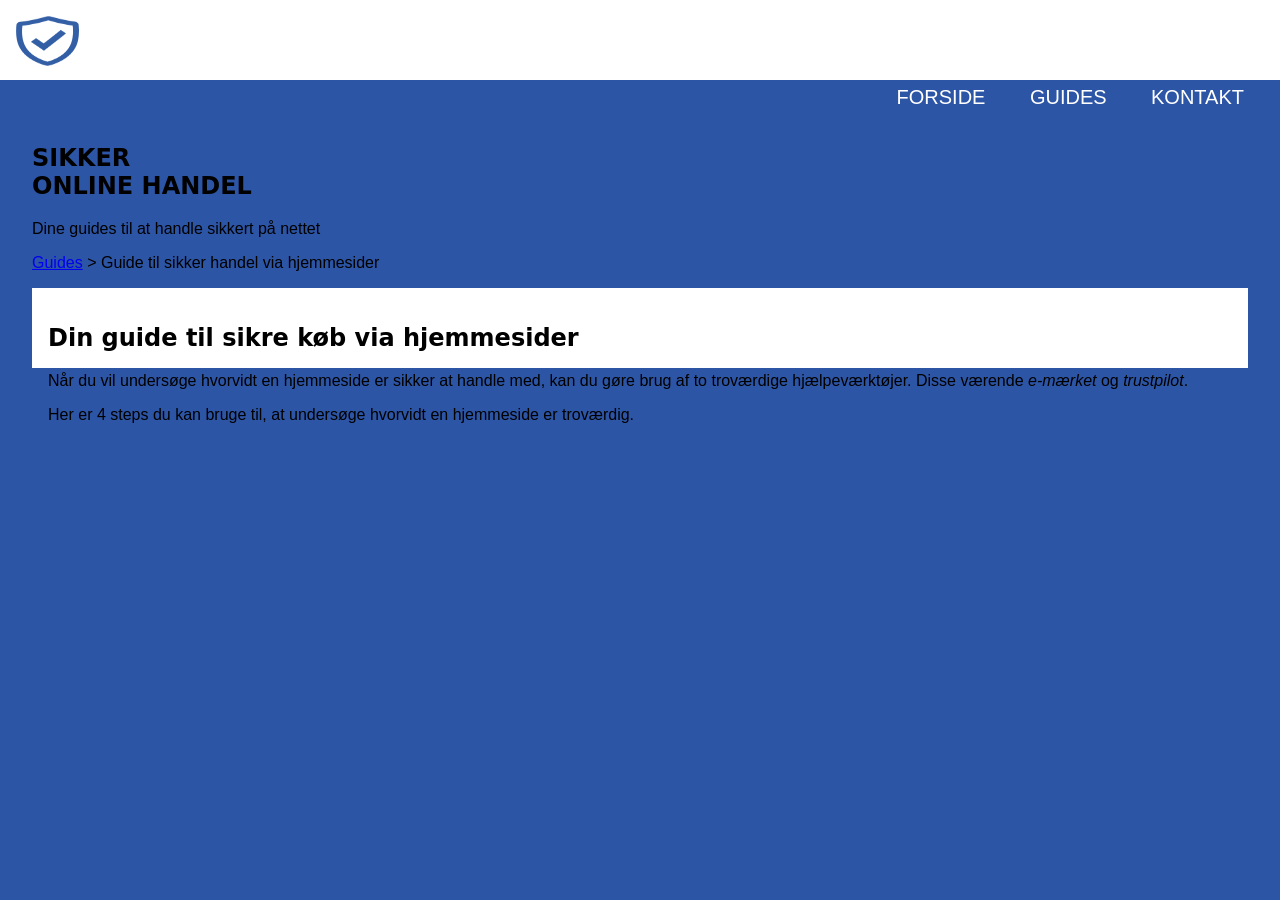
==== guides.html @ 154dfc4a "footer" ====
<!DOCTYPE html>
<html lang="da">
<head>
    <meta charset="UTF-8">
    <meta name="viewport" content="width=device-width, initial-scale=1.0">
    <title>Guides - Sikker online handel</title>
    <link rel="stylesheet" href="css/style.css">
</head>
<body>
    
    <header class="site-header">
        <a class="logo" href="index.html"> 
            <img src="images/logo-skjold.png" alt=Sikker online handel – gå til forsiden" width="63" height="74">
        </a>


        <nav>
            <ul class="menu">
                <li><a href="index.html">Forside</a></li>
                <li><a href="guides.html" aria-current="page">Guides</a></li>
				<li><a href="kontakt.html">Kontakt</a></li>
            </ul>
        </nav>
    </header>


    <main>
        <section class="hero">
			<div class="hero-content">
				<h1>Sikker<br> online handel</h1>
				<p class="hero-text">Dine guides til at handle sikkert på nettet</p>
			</div>
		</section>
<article class="guide" id="hjemmesider">
			<!--Brødkrumme: viser hvor man er på siden-->
			<p class="breadcrumb"><a href="guides.html">Guides</a> > Guide til sikker handel via hjemmesider</p>

			
		<header class="guide-intro">
			<h2>Din guide til <strong>sikre køb via hjemmesider</strong></h2>
				<p>Når du vil undersøge hvorvidt en hjemmeside er sikker at handle med, kan du gøre brug af to troværdige hjælpeværktøjer. Disse værende <em>e-mærket</em> og <em>trustpilot</em>.</p>
				<p>Her er 4 steps du kan bruge til, at undersøge hvorvidt en hjemmeside er troværdig.</p>
		</header>

    </main>
</body>
</html>
---- css/style.css ----
/*Generel styling*/

* { /*alt på siden bliver påvirket*/
	box-sizing: border-box; /*Padding og border inkluderes i bredde og højde*/
}

body {
	font-family: Arial, Helvetica, sans-serif;
	margin: 0 0 5em 0; /*Resetting af margin i hele bodyen + tilføjer luft under kontaktformular*/
	background-color: #2D55A6;
}

h1, h2, h3, h4, h5, h6{
	font-family: Segoe, "Segoe UI", "DejaVu Sans", "Trebuchet MS", Verdana, sans-serif;
}

h1{
	text-transform: uppercase; /*Teksten transformeres til udelukkende at være store bogstaver*/
}

.kontakt-tekst{
	font-weight: 200;
	font-size: 22px;
}


/*Navigation start*/
header{
	background-color: #fff;
	height: 5em;
	padding: 1em;
	margin-bottom: 4em;	
}

.logo img{
	height: 50px;
}

nav ul{
	float: right;
	list-style-type: none;
}

nav li {
	display: inline-block;
}

nav li a {
	text-decoration: none;
	padding: 1em;
	font-size: 20px;
	color:#fff;
	text-transform: uppercase;
}

nav a:hover{
	color: #2D55A6;
	transition: 0.5s; /*skaber en mere blød overgang mellem linkfarverne*/
}

main{
    padding: 0 2em 2em;
}


/*Kontaktform*/

.kontaktform {
  border-radius: 5px;
  background-color: #ffffff;
  padding: 1.3em;
  width: 50%;
  margin: 0 auto; /*Centrerer elementet på siden*/
}

input[type=text], input[type=e-mail], input[type=adresse], input[type=tel], input[type=hjemmeside], select, textarea{

	width: 100%;
	padding: 1em;
	border: 1px solid #c5c5c5;
	border-radius: 4px;
	margin-top: 0.5em;
	margin-bottom: 1em;

}

select, input[type=checkbox], input[type=radio], input[type=submit]{
	cursor: pointer;
}

fieldset{
	border-color: #2D55A6;
	border-style: dotted;
	margin-bottom: 0.8em;
}

input[type=checkbox]{
	margin: 0.8em 0;
}

input[type=submit]{
	background-color: #2D55A6;
	color: #fff;
	padding: 0.8em 1.5em;
	border: none;
	border-radius: 4px;
	width: 100%;
	font-size: 18px;
	
}

input[type=submit]:hover{
	background-color: #ACC3F2;

}
/*Andre style elementer*/

.visually-hidden{ /*WCAG defineret class som fjerner element fra skærm, men som stadig kan læses af skærmlæseren*/
	border: 0;
	clip: rect(0 0 0 0);
	height: 1px;
	margin: -1px;
	overflow: hidden;
	padding: 0;
	position: absolute;
	width: 1px;
}


/*Responsiv tilpasning*/

@media only screen and (max-width: 850px){
	main{
		width: 100% !important;
	}
	body{
		margin: 0;
	}
	header{
		margin-bottom: 0;
	}
}
.logo-img {
	width: clamp(2.75rem, 4.5vw, 4rem);
	aspect-ratio: 63 / 74;

}
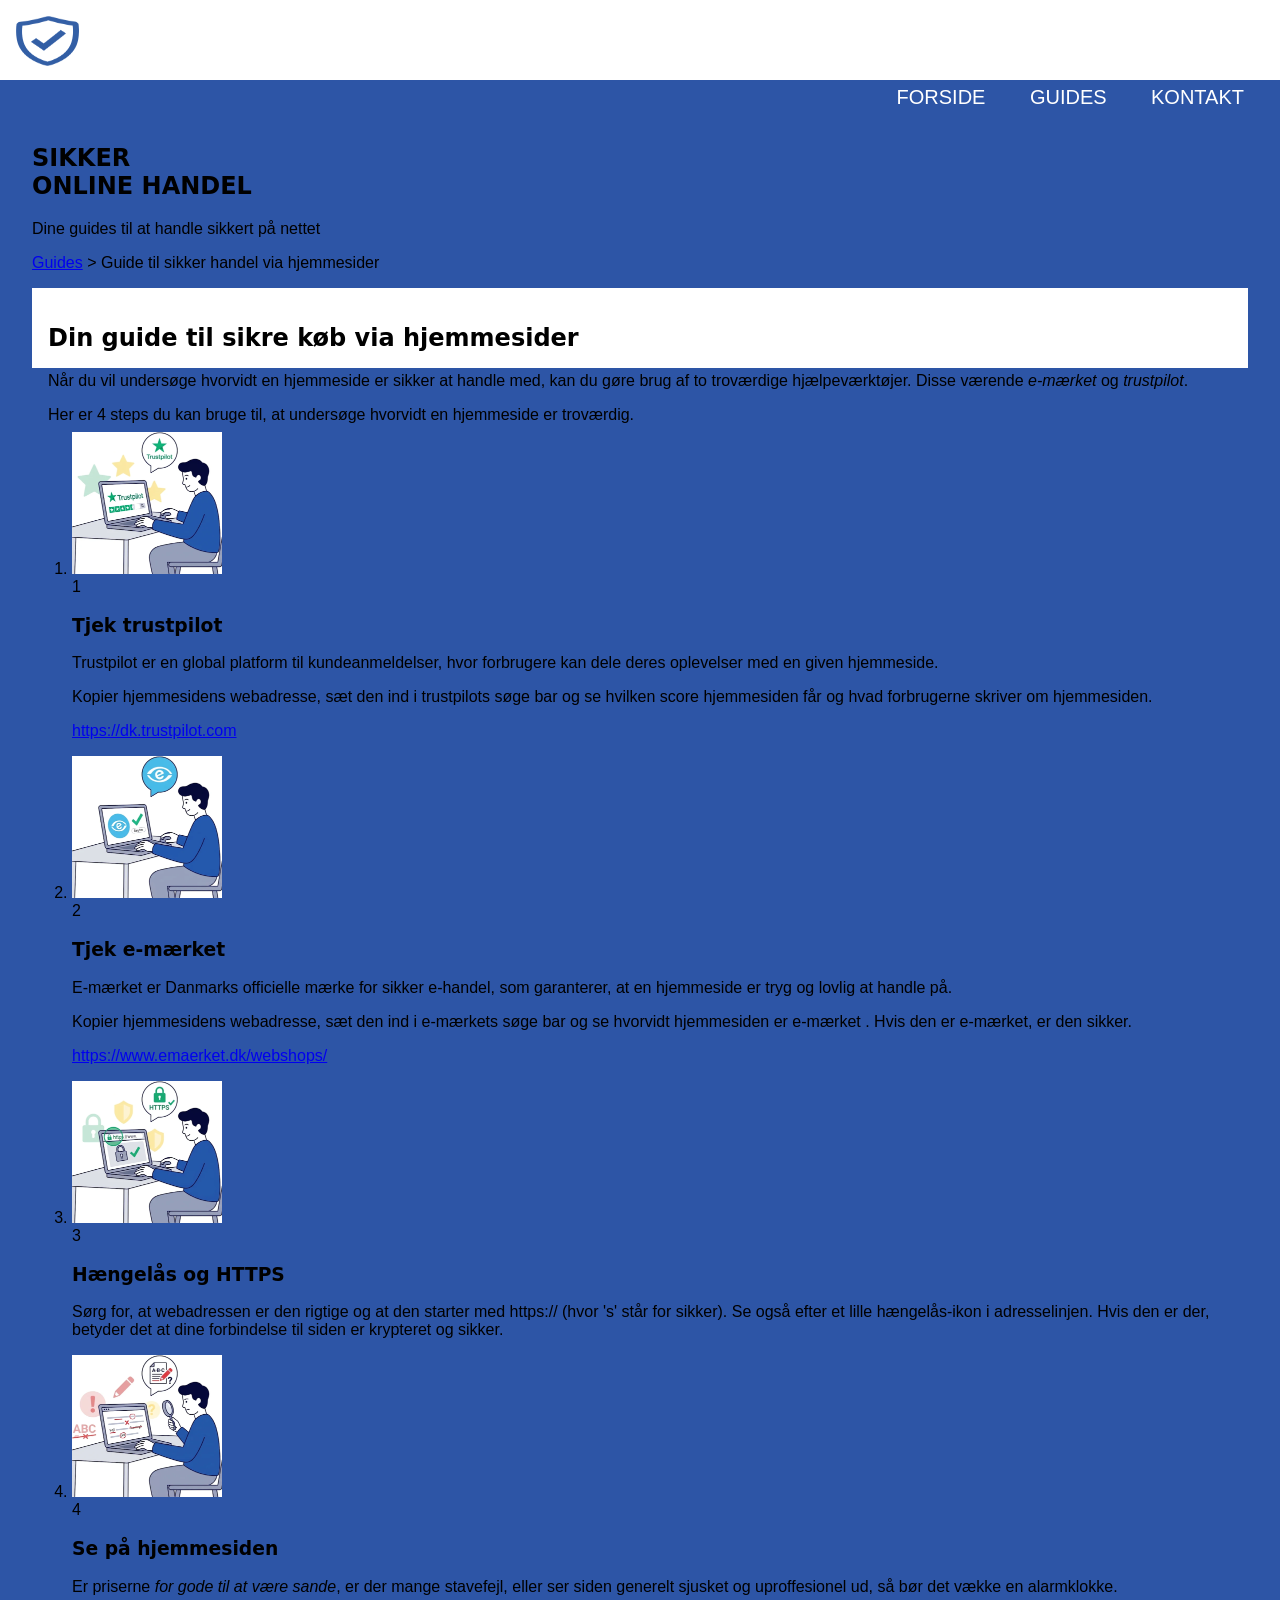
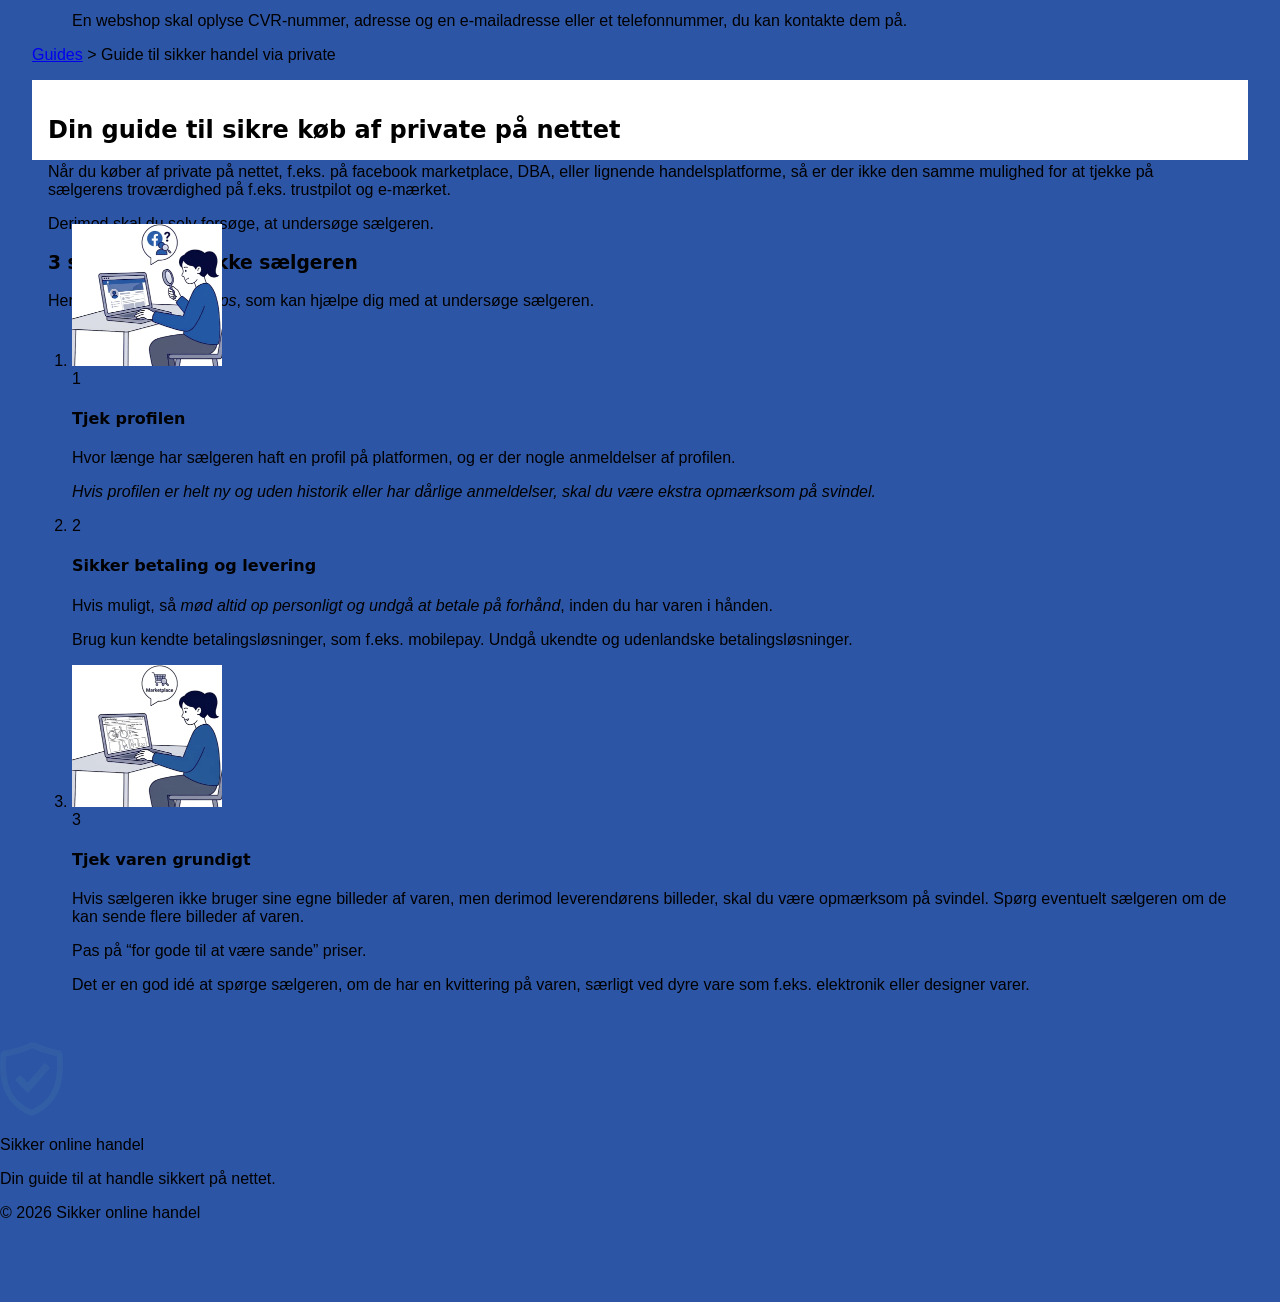
==== commit 4ae58f8e: "guides" ====
--- a/guides.html
+++ b/guides.html
@@ -42,6 +42,111 @@
 				<p>Her er 4 steps du kan bruge til, at undersøge hvorvidt en hjemmeside er troværdig.</p>
 		</header>
 
+        <ol class="steps">
+				<li class="step">
+					
+					<img src="images/guides/trustpilot.png" alt="Illustration af en person der tjekker anmeldelser på Trustpilot" width="150" height="142">
+					<div class="step-text">
+						<span class="step-number">1</span> 
+						<h3>Tjek trustpilot</h3>
+						<p>Trustpilot er en global platform til kundeanmeldelser, hvor forbrugere kan dele deres oplevelser med en given hjemmeside.</p>
+						<p>Kopier hjemmesidens webadresse, sæt den ind i trustpilots søge bar og se hvilken score hjemmesiden får og hvad forbrugerne skriver om hjemmesiden.</p>
+						<p><a href="https://dk.trustpilot.com">https://dk.trustpilot.com</a></p>
+					</div>
+				</li>
+
+				<li class="step">
+					<img src="images/guides/e-maerket.png" alt="Illustration af en person der tjekker om en webshop er e-mærket" width="150" height="142">
+					<div class="step-text">
+						<span class="step-number">2</span>
+						<h3>Tjek e-mærket</h3>
+						<p>E-mærket er Danmarks officielle mærke for sikker e-handel, som garanterer, at en hjemmeside er tryg og lovlig at handle på.</p>
+						<p>Kopier hjemmesidens webadresse, sæt den ind i e-mærkets søge bar og se hvorvidt hjemmesiden er e-mærket . Hvis den er e-mærket, er den sikker.</p>
+						<p><a href="https://www.emaerket.dk/webshops/">https://www.emaerket.dk/webshops/</a></p>
+					</div>
+				</li>
+
+				<li class="step">
+					<img src="images/guides/haengelaas.png" alt="Illustration af en hængelås og https i browserens adresselinje" width="150" height="142">
+					<div class="step-text">
+						<span class="step-number">3</span>
+						<h3>Hængelås og HTTPS</h3>
+						<p>Sørg for, at webadressen er den rigtige og at den starter med https:// (hvor 's' står for sikker). Se også efter et lille hængelås-ikon i adresselinjen. Hvis den er der, betyder det at dine forbindelse til siden er krypteret og sikker.</p>
+					</div>
+				</li>
+
+				<li class="step">
+					<img src="images/guides/hjemmesiden.png" alt="Illustration af en person der leder efter stavefejl og fejl på en hjemmeside" width="150" height="142">
+					<div class="step-text">
+						<span class="step-number">4</span>
+						<h3>Se på hjemmesiden</h3>
+						<p>Er priserne <em>for gode til at være sande</em>, er der mange stavefejl, eller ser siden generelt sjusket og uproffesionel ud, så bør det vække en alarmklokke.</p>
+						<p>En webshop skal oplyse CVR-nummer, adresse og en e-mailadresse eller et telefonnummer, du kan kontakte dem på.</p>
+					</div>
+				</li>
+			</ol>
+		</article>
+
+
+        <article class="guide" id="private">
+			<p class="breadcrumb"><a href="guides.html">Guides</a> > Guide til sikker handel via private</p>
+
+			<header class="guide-intro">
+				<h2>Din guide til <strong>sikre køb af private</strong> på nettet</h2>
+				<p>Når du køber af private på nettet, f.eks. på facebook marketplace, DBA, eller lignende handelsplatforme, så er der ikke den samme mulighed for at tjekke på sælgerens troværdighed på f.eks. trustpilot og e-mærket.</p>
+				<p>Derimod skal du selv forsøge, at undersøge sælgeren.</p>
+				<h3>3 steps til at tjekke sælgeren</h3> 
+				<p>Her er en <em>guide på 3 steps</em>, som kan hjælpe dig med at undersøge sælgeren.</p>
+			</header>
+
+			
+			<ol class="steps">
+				<li class="step">
+					<img src="images/guides/profil.png" alt="Illustration af en person der undersøger en sælgers profil" width="150" height="142">
+					<div class="step-text">
+						<span class="step-number">1</span>
+						<h4>Tjek profilen</h4>
+						<p>Hvor længe har sælgeren haft en profil på platformen, og er der nogle anmeldelser af profilen.</p>
+						<p><em>Hvis profilen er helt ny og uden historik eller har dårlige anmeldelser, skal du være ekstra opmærksom på svindel.</em></p>
+					</div>
+				</li>
+
+				
+				<li class="step step-no-image">
+					<div class="step-text">
+						<span class="step-number">2</span>
+						<h4>Sikker betaling og levering</h4>
+						<p>Hvis muligt, så <em>mød altid op personligt og undgå at betale på forhånd</em>, inden du har varen i hånden.</p>
+						<p>Brug kun kendte betalingsløsninger, som f.eks. mobilepay. Undgå ukendte og udenlandske betalingsløsninger.</p>
+					</div>
+				</li>
+
+				<li class="step">
+					<img src="images/guides/varen.png" alt="Illustration af en person der kigger på en vare på Marketplace" width="150" height="142">
+					<div class="step-text">
+						<span class="step-number">3</span>
+						<h4>Tjek varen grundigt</h4>
+						<p>Hvis sælgeren ikke bruger sine egne billeder af varen, men derimod leverendørens billeder, skal du være opmærksom på svindel. Spørg eventuelt sælgeren om de kan sende flere billeder af varen.</p>
+						<p>Pas på “for gode til at være sande” priser.</p>
+						<p>Det er en god idé at spørge sælgeren, om de har en kvittering på varen, særligt ved dyre vare som f.eks. elektronik eller designer varer.</p>
+					</div>
+				</li>
+			</ol>
+		</article>
+
     </main>
+
+    <footer class="site-footer">
+		<div class="footer-content">
+			
+			<img src="images/logo-skjold.png" alt="" width="63" height="74">
+			<p class="footer-title">Sikker online handel</p>
+			<p>Din guide til at handle sikkert på nettet.</p>
+
+			<p class="footer-bottom">&copy; 2026 Sikker online handel</p>
+		</div>
+	</footer>
+
+
 </body>
 </html>
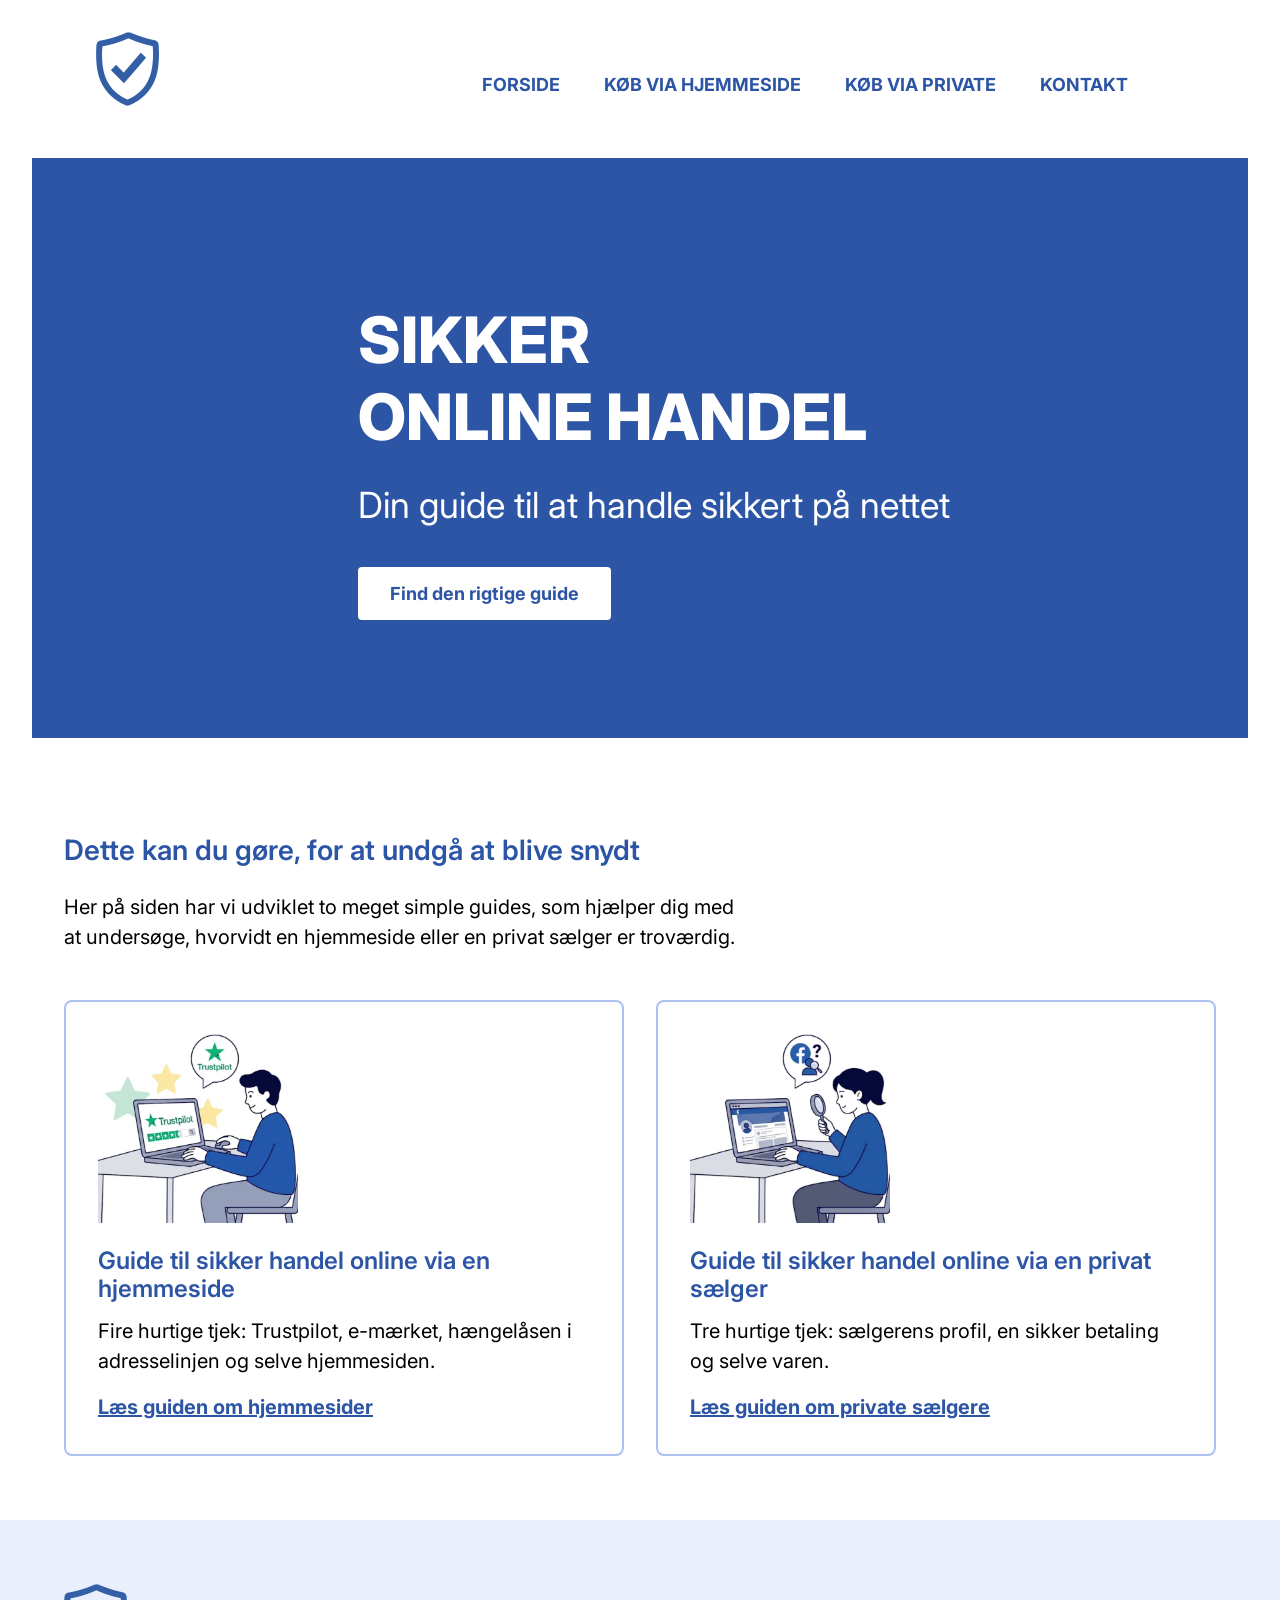
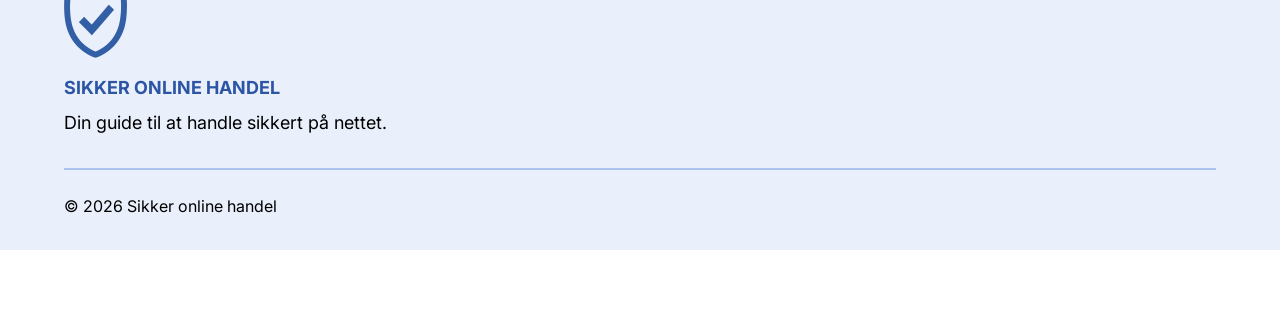
==== commit 402d43b3: "to guide sider, ændringer i navigation, logo, mm" ====
--- a/guides.html
+++ b/guides.html
@@ -14,125 +14,46 @@
         </a>
 
 
-        <nav>
+         <nav>
             <ul class="menu">
                 <li><a href="index.html">Forside</a></li>
-                <li><a href="guides.html" aria-current="page">Guides</a></li>
-				<li><a href="kontakt.html">Kontakt</a></li>
+				<li><a href="koeb-via-hjemmesider.html">Køb via hjemmeside</a></li>
+				<li><a href="koeb-via-private.html">Køb via private</a></li>
+                <li><a href="kontakt.html">Kontakt</a></li>
             </ul>
         </nav>
     </header>
 
 
     <main>
-        <section class="hero">
-			<div class="hero-content">
-				<h1>Sikker<br> online handel</h1>
-				<p class="hero-text">Dine guides til at handle sikkert på nettet</p>
-			</div>
-		</section>
-<article class="guide" id="hjemmesider">
-			<!--Brødkrumme: viser hvor man er på siden-->
-			<p class="breadcrumb"><a href="guides.html">Guides</a> > Guide til sikker handel via hjemmesider</p>
+		<section class="hero">
+        <div class="hero-content">
+            <h1>Sikker<br> online handel</h1>
+            <p class="hero-text">Din guide til at handle sikkert på nettet</p>
+            <a class="button" href="#guides">Find den rigtige guide</a>
+        </div> 
+    </section>
 
-			
-		<header class="guide-intro">
-			<h2>Din guide til <strong>sikre køb via hjemmesider</strong></h2>
-				<p>Når du vil undersøge hvorvidt en hjemmeside er sikker at handle med, kan du gøre brug af to troværdige hjælpeværktøjer. Disse værende <em>e-mærket</em> og <em>trustpilot</em>.</p>
-				<p>Her er 4 steps du kan bruge til, at undersøge hvorvidt en hjemmeside er troværdig.</p>
-		</header>
+       <section class="front-section" id="guides">
+        <h2>Dette kan du gøre, for at undgå at blive snydt</h2>
+        <p>Her på siden har vi udviklet to meget simple guides, som hjælper dig med at undersøge, hvorvidt en hjemmeside eller en privat sælger er troværdig.</p>
 
-        <ol class="steps">
-				<li class="step">
-					
-					<img src="images/guides/trustpilot.png" alt="Illustration af en person der tjekker anmeldelser på Trustpilot" width="150" height="142">
-					<div class="step-text">
-						<span class="step-number">1</span> 
-						<h3>Tjek trustpilot</h3>
-						<p>Trustpilot er en global platform til kundeanmeldelser, hvor forbrugere kan dele deres oplevelser med en given hjemmeside.</p>
-						<p>Kopier hjemmesidens webadresse, sæt den ind i trustpilots søge bar og se hvilken score hjemmesiden får og hvad forbrugerne skriver om hjemmesiden.</p>
-						<p><a href="https://dk.trustpilot.com">https://dk.trustpilot.com</a></p>
-					</div>
-				</li>
+        <div class="guide-cards">
+            <article class="guide-card">
+                <img src="images/guides/trustpilot.png" alt="" width="300" height="283">
+                <h3>Guide til sikker handel online via en hjemmeside</h3>
+                <p>Fire hurtige tjek: Trustpilot, e-mærket, hængelåsen i adresselinjen og selve hjemmesiden.</p>
+                <p class="card-link"><a href="koeb-via-hjemmesider.html">Læs guiden om hjemmesider</a></p>
+            </article>
 
-				<li class="step">
-					<img src="images/guides/e-maerket.png" alt="Illustration af en person der tjekker om en webshop er e-mærket" width="150" height="142">
-					<div class="step-text">
-						<span class="step-number">2</span>
-						<h3>Tjek e-mærket</h3>
-						<p>E-mærket er Danmarks officielle mærke for sikker e-handel, som garanterer, at en hjemmeside er tryg og lovlig at handle på.</p>
-						<p>Kopier hjemmesidens webadresse, sæt den ind i e-mærkets søge bar og se hvorvidt hjemmesiden er e-mærket . Hvis den er e-mærket, er den sikker.</p>
-						<p><a href="https://www.emaerket.dk/webshops/">https://www.emaerket.dk/webshops/</a></p>
-					</div>
-				</li>
-
-				<li class="step">
-					<img src="images/guides/haengelaas.png" alt="Illustration af en hængelås og https i browserens adresselinje" width="150" height="142">
-					<div class="step-text">
-						<span class="step-number">3</span>
-						<h3>Hængelås og HTTPS</h3>
-						<p>Sørg for, at webadressen er den rigtige og at den starter med https:// (hvor 's' står for sikker). Se også efter et lille hængelås-ikon i adresselinjen. Hvis den er der, betyder det at dine forbindelse til siden er krypteret og sikker.</p>
-					</div>
-				</li>
-
-				<li class="step">
-					<img src="images/guides/hjemmesiden.png" alt="Illustration af en person der leder efter stavefejl og fejl på en hjemmeside" width="150" height="142">
-					<div class="step-text">
-						<span class="step-number">4</span>
-						<h3>Se på hjemmesiden</h3>
-						<p>Er priserne <em>for gode til at være sande</em>, er der mange stavefejl, eller ser siden generelt sjusket og uproffesionel ud, så bør det vække en alarmklokke.</p>
-						<p>En webshop skal oplyse CVR-nummer, adresse og en e-mailadresse eller et telefonnummer, du kan kontakte dem på.</p>
-					</div>
-				</li>
-			</ol>
-		</article>
-
-
-        <article class="guide" id="private">
-			<p class="breadcrumb"><a href="guides.html">Guides</a> > Guide til sikker handel via private</p>
-
-			<header class="guide-intro">
-				<h2>Din guide til <strong>sikre køb af private</strong> på nettet</h2>
-				<p>Når du køber af private på nettet, f.eks. på facebook marketplace, DBA, eller lignende handelsplatforme, så er der ikke den samme mulighed for at tjekke på sælgerens troværdighed på f.eks. trustpilot og e-mærket.</p>
-				<p>Derimod skal du selv forsøge, at undersøge sælgeren.</p>
-				<h3>3 steps til at tjekke sælgeren</h3> 
-				<p>Her er en <em>guide på 3 steps</em>, som kan hjælpe dig med at undersøge sælgeren.</p>
-			</header>
-
-			
-			<ol class="steps">
-				<li class="step">
-					<img src="images/guides/profil.png" alt="Illustration af en person der undersøger en sælgers profil" width="150" height="142">
-					<div class="step-text">
-						<span class="step-number">1</span>
-						<h4>Tjek profilen</h4>
-						<p>Hvor længe har sælgeren haft en profil på platformen, og er der nogle anmeldelser af profilen.</p>
-						<p><em>Hvis profilen er helt ny og uden historik eller har dårlige anmeldelser, skal du være ekstra opmærksom på svindel.</em></p>
-					</div>
-				</li>
-
-				
-				<li class="step step-no-image">
-					<div class="step-text">
-						<span class="step-number">2</span>
-						<h4>Sikker betaling og levering</h4>
-						<p>Hvis muligt, så <em>mød altid op personligt og undgå at betale på forhånd</em>, inden du har varen i hånden.</p>
-						<p>Brug kun kendte betalingsløsninger, som f.eks. mobilepay. Undgå ukendte og udenlandske betalingsløsninger.</p>
-					</div>
-				</li>
-
-				<li class="step">
-					<img src="images/guides/varen.png" alt="Illustration af en person der kigger på en vare på Marketplace" width="150" height="142">
-					<div class="step-text">
-						<span class="step-number">3</span>
-						<h4>Tjek varen grundigt</h4>
-						<p>Hvis sælgeren ikke bruger sine egne billeder af varen, men derimod leverendørens billeder, skal du være opmærksom på svindel. Spørg eventuelt sælgeren om de kan sende flere billeder af varen.</p>
-						<p>Pas på “for gode til at være sande” priser.</p>
-						<p>Det er en god idé at spørge sælgeren, om de har en kvittering på varen, særligt ved dyre vare som f.eks. elektronik eller designer varer.</p>
-					</div>
-				</li>
-			</ol>
-		</article>
+            <article class="guide-card">
+                <img src="images/guides/profil.png" alt="" width="300" height="283">
+					<h3>Guide til sikker handel online via en privat sælger</h3>
+					<p>Tre hurtige tjek: sælgerens profil, en sikker betaling og selve varen.</p>
+					<p class="card-link"><a href="koeb-via-private.html">Læs guiden om private sælgere</a></p>
+            </article>
+        </div>
+    </section>
 
     </main>
 
--- a/css/style.css
+++ b/css/style.css
@@ -1,22 +1,376 @@
-/*Generel styling*/
-
-* { /*alt på siden bliver påvirket*/
-	box-sizing: border-box; /*Padding og border inkluderes i bredde og højde*/
+
+@import url("https://fonts.googleapis.com/css2?family=Inter:ital,wght@0,400;0,600;0,700;0,800;1,400&display=swap");
+
+* { 
+	box-sizing: border-box; 
 }
 
 body {
-	font-family: Arial, Helvetica, sans-serif;
+	font-family: Inter, Arial, Helvetica, sans-serif;
 	margin: 0 0 5em 0; /*Resetting af margin i hele bodyen + tilføjer luft under kontaktformular*/
+	background-color: #ffff;
+	font-size: 16px;
+	line-height: 1.2;
+	color: #000;
+}
+
+img {
+	display: block;
+	max-width: 100%;
+	height: auto;
+}
+
+
+
+h1{
+	text-transform: uppercase; 
+}
+
+h2, h3, h4 {
+	margin-top: 0;
+}
+
+
+p {
+	margin-top: 0;
+	margin-bottom: 1.2em;
+}
+
+a {
+	color: #2D55A6;
+	text-decoration: none;
+
+}
+
+a:hover {
+text-decoration: underline;
+}
+
+.site-header {
+	display: flex;
+	flex-wrap: wrap;
+	justify-content: space-between;
+	align-items: flex-end;
+	gap: 1rem;
+	padding: 2rem 9rem 3.25rem 6rem;
+	background-color: #fff;
+}
+
+.logo img {
+	width: 63px;
+}
+
+
+.menu {
+	display: flex;
+	gap: 1.75rem;
+	list-style-type: none;
+	margin: 0;
+	padding: 0;
+}
+
+.menu a {
+display: block;
+padding: 0 0.5rem 0.375rem;
+border-bottom: 4px solid #fff;
+font-size: 1.125rem;
+font-weight: 700;
+text-transform: uppercase;
+}
+
+.menu a:hover {
+	text-decoration: none;
+	border-bottom-color: #ACC3F2;
+}
+
+
+.menu a [aria-current="page"] {
+	border-bottom-color: #2D55A6;
+}
+
+
+.hero {
+	padding: 9rem 0 7.375rem;
+	color: #fff;
 	background-color: #2D55A6;
 }
 
-h1, h2, h3, h4, h5, h6{
-	font-family: Segoe, "Segoe UI", "DejaVu Sans", "Trebuchet MS", Verdana, sans-serif;
-}
-
-h1{
-	text-transform: uppercase; /*Teksten transformeres til udelukkende at være store bogstaver*/
-}
+.hero h1 {
+	margin: 0 0 1.75rem;
+	font-size: 4rem;
+	font-weight: 800;
+}
+
+.hero-text {
+	margin: 0;
+	font-size: 2.25rem;
+
+}
+
+.hero .button {
+	margin-top: 2.5rem;
+}
+
+.button {
+	display: inline-block; 
+	padding: 1rem 2rem; 
+	border-radius: 4px; 
+	font-size: 1.125rem; 
+	font-weight: 700; 
+	color: #2D55A6; 
+	background-color: #fff; 
+}
+
+.button:hover {
+	text-decoration: none; 
+	background-color: #ACC3F2;
+}
+
+
+.hero-content, .guide, .front-section, .contact-content, .footer-content {
+	max-width: 1200px;
+	margin: 0 auto; 
+	padding-left: 1.5rem; 
+	padding-right: 1.5rem;
+}
+
+.hero-content {
+	padding-left: 19.875rem; 
+}
+
+
+
+
+.front-section {
+	padding-top: 6rem; 
+	padding-bottom: 2rem;
+	font-size: 1.25rem; 
+	line-height: 1.5; 
+}
+
+.front-section h2, .contact-band h2 {
+	margin-bottom: 1.5rem; 
+	font-size: 1.75rem; 
+	font-weight: 600; 
+	line-height: 1.2;
+	color: #2D55A6; 
+}
+
+.front-section p {
+	max-width: 42rem; 
+}
+
+
+.articles {
+	display: grid; 
+	grid-template-columns: 1fr 1fr 1fr; 
+	gap: 2rem; 
+	margin-top: 3.5rem; 
+}
+
+.article {
+	padding: 2rem 2rem 1rem; 
+	border-radius: 8px; 
+	background-color: #EAF0FB; 
+}
+
+.article h3 {
+	margin-bottom: 0.75rem; 
+	font-size: 1.375rem; 
+	font-weight: 600; 
+	line-height: 1.2;
+	color: #2D55A6; 
+}
+
+.article p {
+	margin-bottom: 1rem; 
+	font-size: 1.125rem; 
+}
+
+
+.guide-cards {
+	display: grid;
+	grid-template-columns: 1fr 1fr; 
+	gap: 2rem; 
+	margin-top: 3rem; 
+}
+
+.guide-card {
+	padding: 2rem 2rem 1rem; 
+	border: 2px solid #ACC3F2; 
+	border-radius: 8px; 
+}
+
+.guide-card img {
+	width: 200px; 
+	margin-bottom: 1.5rem; 
+}
+
+.guide-card h3 {
+	margin-bottom: 0.75rem;
+	font-size: 1.5rem; 
+	font-weight: 600; 
+	line-height: 1.2;
+	color: #2D55A6; 
+}
+
+.guide-card p {
+	margin-bottom: 1rem;
+}
+
+
+.card-link a {
+	font-weight: 700;
+	text-decoration: underline; 
+}
+
+
+.contact-band {
+	margin-top: 6rem; 
+	padding: 5rem 0; 
+	font-size: 1.25rem; 
+	line-height: 1.5;
+	color: #fff; 
+	background-color: #2D55A6;
+}
+
+.contact-band h2 {
+	color: #fff; 
+}
+
+.contact-band p {
+	max-width: 42rem; 
+	margin-bottom: 2rem; 
+}
+
+
+
+
+.guide {
+	padding-top: 5.75rem; 
+	padding-bottom: 6.875rem; 
+}
+
+.breadcrumb {
+	margin-bottom: 6.875rem; 
+	padding-left: 1.75rem; 
+	font-size: 1.5rem; 
+}
+
+.breadcrumb a {
+	color: #000; 
+}
+
+.guide-intro {
+	padding-left: 11rem; 
+}
+
+.guide-intro p {
+	max-width: 56rem; 
+}
+
+.guide h2 {
+	margin-bottom: 2.375rem; 
+	font-size: 1.5rem; 
+	font-weight: 400; 
+	text-transform: uppercase; 
+	color: #2D55A6; 
+}
+
+.guide-intro h3 { 
+	margin-top: 2.375rem; 
+	margin-bottom: 0.8rem; 
+	font-size: 1.5rem; 
+	font-weight: 400; 
+	color: #2D55A6; 
+}
+
+
+.steps {
+	display: grid; 
+	grid-template-columns: 1fr 1fr; 
+	column-gap: 2.25rem; 
+	row-gap: 7rem; 
+	list-style-type: none; 
+	margin: 9.25rem 0 0;
+	padding: 0;
+}
+
+
+.step {
+	display: flex; 
+	align-items: flex-start; 
+	gap: 1.625rem; 
+}
+
+.step img {
+	width: 150px; 
+	margin-top: 6rem; 
+}
+
+.step-no-image {
+	padding-left: 11rem; 
+}
+
+.step-text {
+	max-width: 295px; 
+}
+
+.step-number { 
+	display: block; 
+	margin-bottom: 0.875rem; 
+	font-size: 2.25rem; 
+	color: #5A9C5F; 
+}
+
+.step h3, .step h4 { 
+	margin-bottom: 1.2em; 
+	font-size: 1rem; 
+	font-weight: 700; 
+}
+
+
+
+.site-footer {
+	padding: 4rem 0 2rem; 
+	font-size: 1.125rem; 
+	line-height: 1.5; 
+	background-color: #EAF0FB; 
+}
+
+.site-footer img {
+	width: 63px; 
+	margin-bottom: 1rem;
+}
+
+.footer-title { 
+	margin-bottom: 0.5rem;
+	font-weight: 700; 
+	text-transform: uppercase; 
+	color: #2D55A6; 
+}
+
+.footer-bottom { 
+	margin: 2rem 0 0; 
+	padding-top: 1.5rem; 
+	border-top: 2px solid #ACC3F2; 
+	font-size: 1rem; 
+}
+
+
+
+.visually-hidden{ 
+	border: 0;
+	clip: rect(0 0 0 0);
+	height: 1px;
+	margin: -1px;
+	overflow: hidden;
+	padding: 0;
+	position: absolute;
+	width: 1px;
+}
+
+
 
 .kontakt-tekst{
 	font-weight: 200;
@@ -25,7 +379,7 @@
 
 
 /*Navigation start*/
-header{
+.header{
 	background-color: #fff;
 	height: 5em;
 	padding: 1em;
@@ -33,7 +387,7 @@
 }
 
 .logo img{
-	height: 50px;
+	height: auto;
 }
 
 nav ul{
@@ -49,18 +403,19 @@
 	text-decoration: none;
 	padding: 1em;
 	font-size: 20px;
-	color:#fff;
+	color: #2D55A6;
 	text-transform: uppercase;
 }
 
 nav a:hover{
 	color: #2D55A6;
-	transition: 0.5s; /*skaber en mere blød overgang mellem linkfarverne*/
+	transition: 0.5s; kaber en mere blød overgang mellem linkfarvern
 }
 
 main{
     padding: 0 2em 2em;
 }
+
 
 
 /*Kontaktform*/
@@ -73,8 +428,9 @@
   margin: 0 auto; /*Centrerer elementet på siden*/
 }
 
-input[type=text], input[type=e-mail], input[type=adresse], input[type=tel], input[type=hjemmeside], select, textarea{
-
+input[type=text], input[type=e-mail], input[type=adresse], input[type=tel], input[type=hjemmeside], select, textarea, button{
+
+	font: inherit;
 	width: 100%;
 	padding: 1em;
 	border: 1px solid #c5c5c5;
@@ -127,7 +483,7 @@
 }
 
 
-/*Responsiv tilpasning*/
+
 
 @media only screen and (max-width: 850px){
 	main{
@@ -144,4 +500,166 @@
 	width: clamp(2.75rem, 4.5vw, 4rem);
 	aspect-ratio: 63 / 74;
 
-}+}
+
+
+@media only screen and (max-width: 1100px) {
+	.site-header {
+		padding-left: 1.5rem; 
+		padding-right: 1.5rem;
+	}
+
+	.hero-content {
+		padding-left: 1.5rem; 
+	}
+
+	.breadcrumb {
+		padding-left: 0; 
+	}
+}
+
+
+@media only screen and (max-width: 900px) {
+	.hero {
+		padding: 5rem 0; 
+	}
+
+	.hero h1 {
+		font-size: 3rem; 
+	}
+
+	.hero-text {
+		font-size: 1.75rem; 
+	}
+
+	.articles {
+		grid-template-columns: 1fr; 
+		gap: 1.5rem;
+	}
+
+	.steps {
+		grid-template-columns: 1fr; 
+		row-gap: 4rem;
+	}
+
+	.kontaktform {
+		width: 100%; 
+		margin-top: 0;
+		margin-bottom: 0; 
+	}
+}
+
+
+@media only screen and (max-width: 600px) {
+	.site-header {
+		align-items: center; 
+		padding-top: 1rem; 
+		padding-bottom: 1rem;
+	}
+
+	.logo img {
+		width: 44px; 
+	}
+
+	.menu {
+		gap: 0.5rem; 
+	}
+
+	.menu a {
+		font-size: 1rem; 
+	}
+
+	.hero {
+		padding: 3.5rem 0;
+	}
+
+	.hero h1 {
+		margin-bottom: 1.25rem;
+		font-size: 2.25rem; 
+	}
+
+	.hero-text {
+		font-size: 1.375rem; 
+	}
+
+	.button {
+		display: block; 
+		text-align: center;
+	}
+
+	
+	.front-section {
+		padding-top: 3.5rem;
+		font-size: 1.125rem; 
+	}
+
+	.front-section h2, .contact-band h2 {
+		font-size: 1.5rem; 
+	}
+
+	.article, .guide-card {
+		padding: 1.5rem 1.5rem 0.5rem; 
+	}
+
+	.guide-cards {
+		grid-template-columns: 1fr; 
+		gap: 1.5rem;
+	}
+
+	.guide-card img {
+		width: 160px; 
+	}
+
+	.contact-band {
+		margin-top: 3.5rem;
+		padding: 3.5rem 0;
+		font-size: 1.125rem; 
+	}
+
+	/*Guides-siden*/
+	.guide {
+		padding-top: 3rem; 
+		padding-bottom: 3rem;
+	}
+
+	.breadcrumb {
+		margin-bottom: 3rem;
+		font-size: 1.125rem; 
+	}
+
+	.guide-intro {
+		padding-left: 0; 
+	}
+
+	.guide h2 {
+		margin-bottom: 1.5rem;
+		font-size: 1.25rem; 
+	}
+
+	.guide-intro h3 {
+		font-size: 1.25rem; 
+	}
+
+	.steps {
+		margin-top: 4rem;
+	}
+
+	.step {
+		flex-direction: column; 
+		gap: 1rem;
+	}
+
+	.step img {
+		margin-top: 0; 
+	}
+
+	.step-no-image {
+		padding-left: 0; 
+	}
+
+	/*Footer*/
+	.site-footer {
+		padding: 3rem 0 1.5rem;
+	}
+
+}
